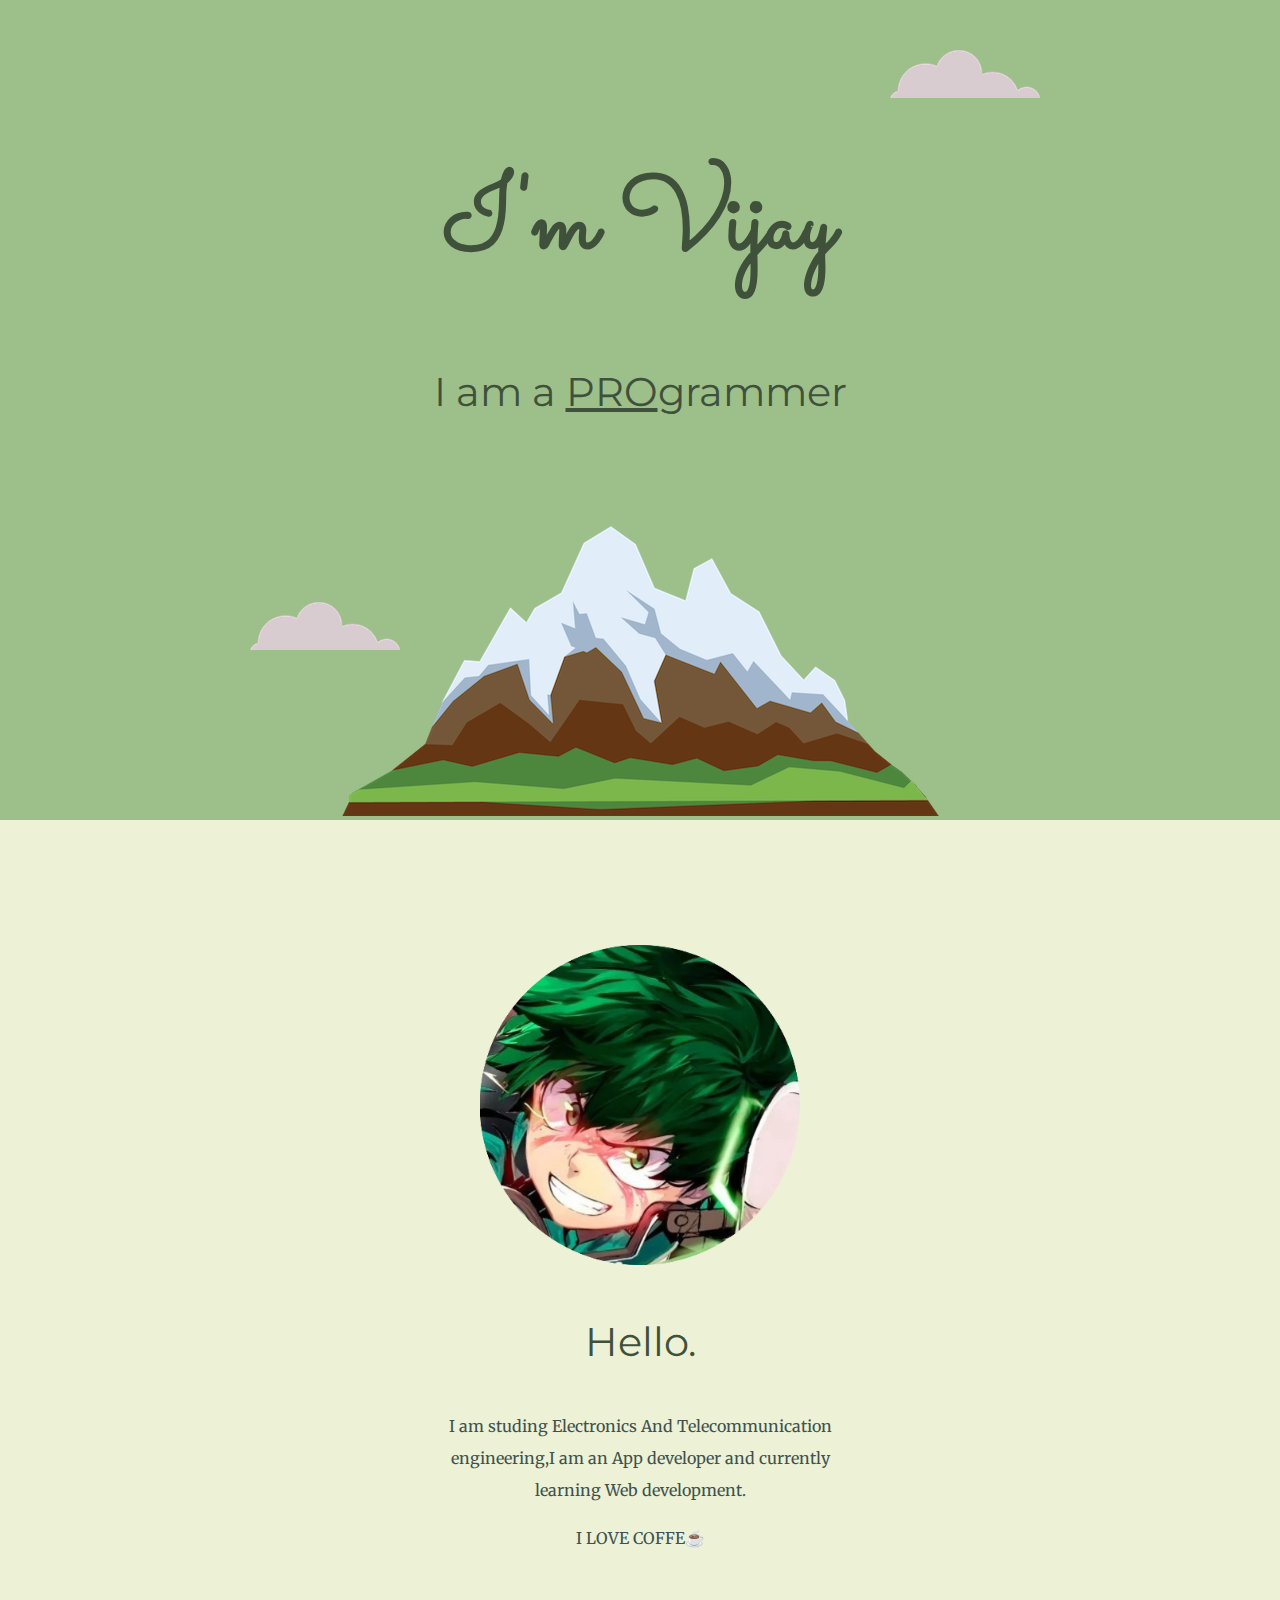
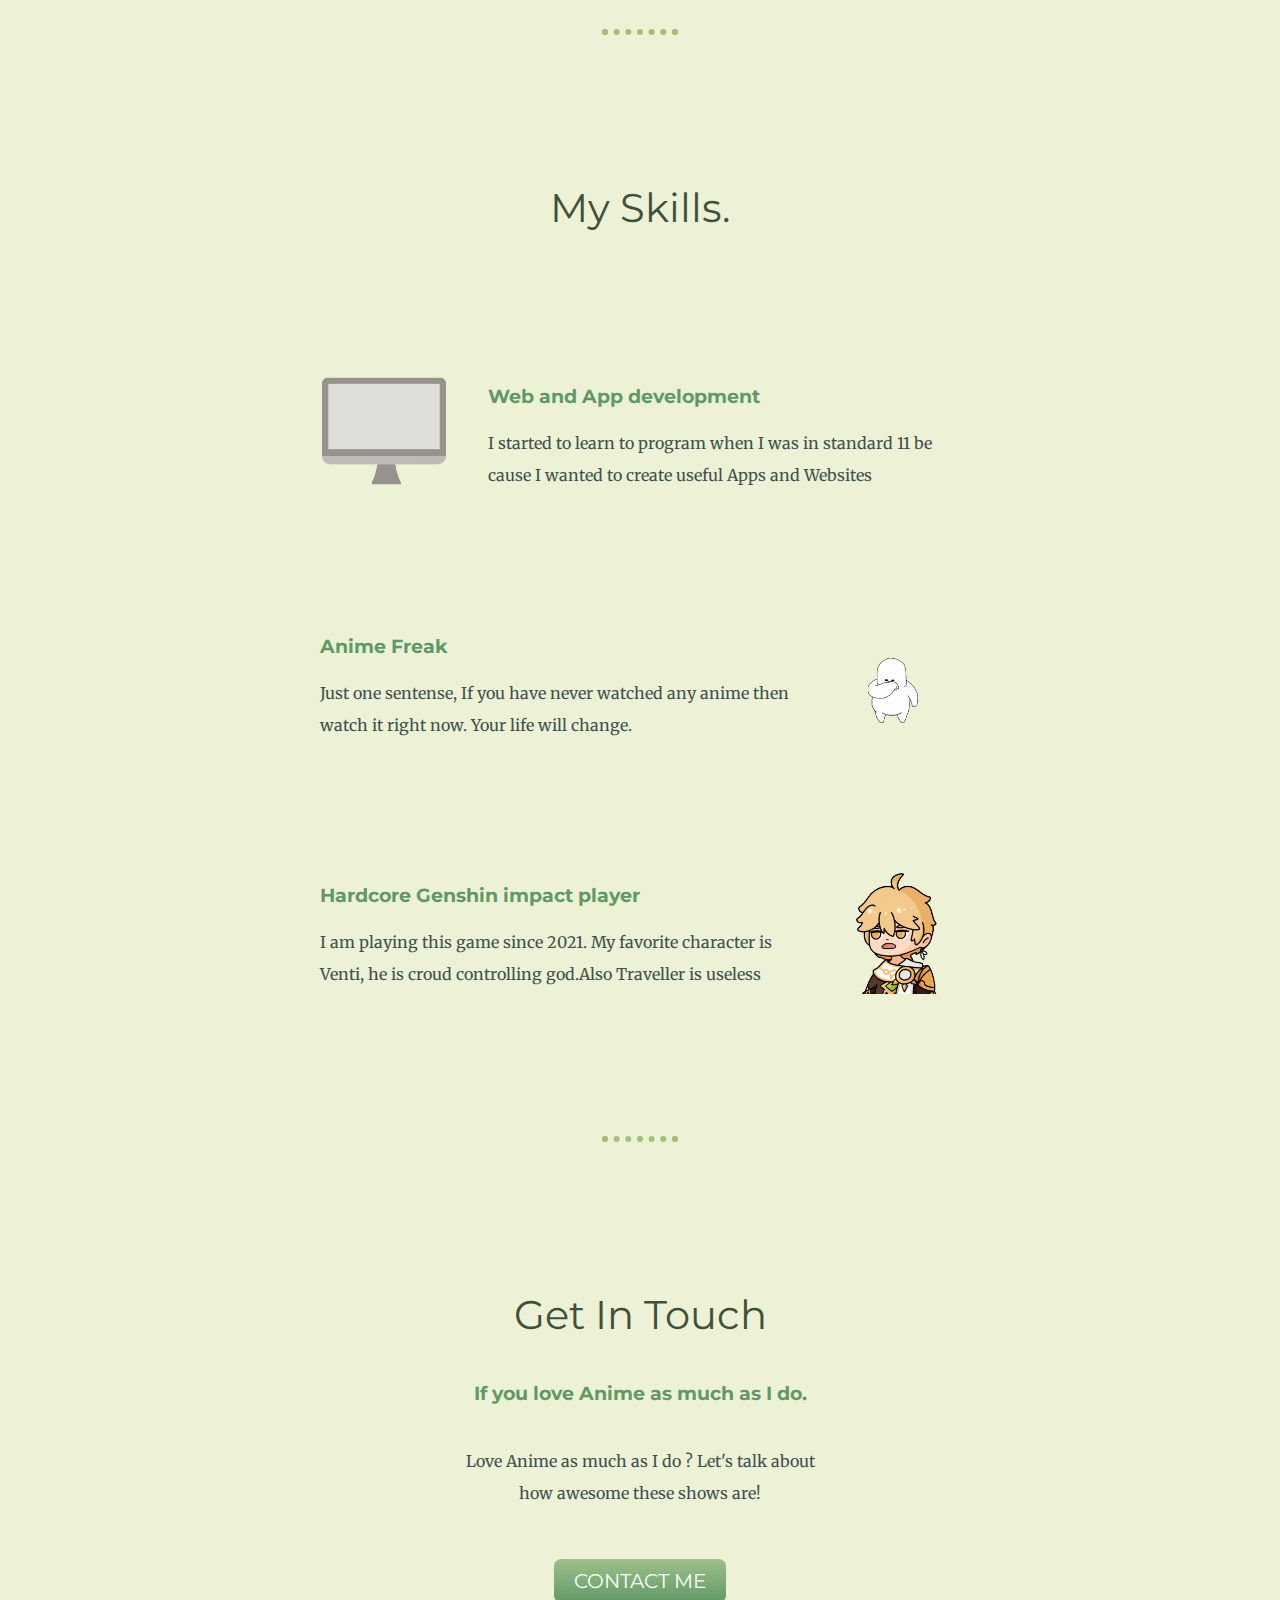
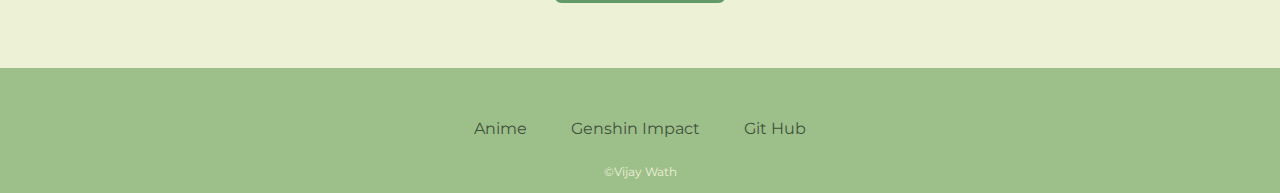
==== index.html @ 7249d496 "Add files via upload" ====
<!DOCTYPE html>
<html lang="en">
  <head>
    <meta charset="UTF-8" />
    <title>MySite</title>
    <link rel="stylesheet" href="css/Styles.css" />
    <link rel="icon" href="favicon.ico" />
    <link rel="preconnect" href="https://fonts.googleapis.com" />
    <link rel="preconnect" href="https://fonts.gstatic.com" crossorigin />
    <link
      href="https://fonts.googleapis.com/css2?family=Merriweather&family=Montserrat&family=Sacramento&display=swap"
      rel="stylesheet"
    />
  </head>
  <body>
    <div class="main">
      <img class="top-cloud" src="images/cloud.png" alt="" />

      <h1>I'm Vijay</h1>
      <h2>I am a <span class="pro">PRO</span>grammer</h2>

      <img class="bottom-cloud" src="images/cloud.png" alt="" />
      <img src="images/mountain.png" alt="" />
    </div>

    <div class="middle-container">
      <div class="profile">
        <img
          class="profile-photo"
          src="images/midoriya.png"
          alt="profile photo"
        />
        <h2>Hello.</h2>
        <p class="intro">
          I am studing Electronics And Telecommunication engineering,I am an App
          developer and currently learning Web development.
        </p>
        <p>I LOVE COFFE☕</p>
      </div>
      <hr />
      <div class="skills">
        <h2>My Skills.</h2>
        <div class="skill-row">
          <img class="computer" src="images/computer.gif" alt="" />
          <h3>Web and App development</h3>
          <p>
            I started to learn to program when I was in standard 11 be cause I
            wanted to create useful Apps and Websites
          </p>
        </div>
        <div class="skill-row">
          <img class="eren" src="images/giphy.gif" alt="" />
          <h3>Anime Freak</h3>
          <p>
            Just one sentense, If you have never watched any anime then watch it right now. Your life will change.
          </p>
        </div>
        <div class="skill-row">
          <img class="genshin" src="images/genshin.gif" alt="" />
          <h3>Hardcore Genshin impact player</h3>
          <p>
            I am playing this game since 2021. My favorite character is Venti,
            he is croud controlling god.Also Traveller is useless
          </p>
        </div>
      </div>
      <div class="space"></div>
      <hr>
      <div class="contact-me">
        <h2>Get In Touch</h2>
        <h3>If you love Anime as much as I do.</h3>
        <p class="contact-message">Love Anime as much as I do ? Let's talk about how awesome these shows are!</p>
        <a class="btn" href="contact-me.html">CONTACT ME</a>
      </div>
    </div>

    <div class="bottom-container">
      <a class="footer-link" href="https://myanimelist.net/">Anime</a>
      <a class="footer-link" href="https://genshin.hoyoverse.com/">Genshin Impact</a>
      <a class="footer-link" href="https://github.com/">Git Hub</a>
      <p><a class="copyright" href="https://www.termsfeed.com/blog/sample-copyright-notices/">©Vijay Wath</a></p>
    </div>
  </body>
</html>
---- css/Styles.css ----
body{
    color: #40514E;
    background-color: #EDF1D6;
    margin: 0px;
    text-align: center;
    font-family: 'Merriweather', serif;

}
p{
    line-height: 2;
}
h1{
    margin: 50px;
    color: #40513B;
    font-family: 'Sacramento', cursive;
    font-size:6.5rem;

}
h2{
    font-family: 'Montserrat', sans-serif;
    font-size: 2.5rem;
    font-weight: normal;
    color: #40513B;
    padding-bottom: 10px;
    padding-top: 15px;
}
h3{
    color: #609966;
    font-family: 'Montserrat', sans-serif;
}

hr{
    border: dotted #A4BE7B 6px;
    border-bottom: none;
    width: 5%;
    margin: 75px auto;
}
a{
    color: #40513B;
    font-family: 'Montserrat', sans-serif;
    margin :10px 20px;
    text-decoration: none;
}
label{
    color:#40514E ;
    font-size: 20px;
    margin-right:20px 
}
div{
    padding-top: 25px;
  
}




.footer-link:hover{
    color: #609966;
    padding: 20px 0;
}



.contact-message{
    margin: auto;
    width: 30%;
    margin-top: 40px;
    margin-bottom: 60px;
}
.main{
    padding-top: 100px;
    background-color: #9DC08B;
    margin: 10 px;
}
.pro{
    text-decoration: underline;
}
.space{
    height: 30px;
}
.middle-container{
  padding-top: 100px;
    
}
.bottom-container{
   margin-top: 75px;
   padding: 50px;
    
   height: 25px;
   background-color: #9DC08B;
    
}
.profile-photo{
   width: 25%;
    
}
.copyright{
    color: #EDF1D6;
    font-size: 0.75rem;
}
.skill-row{
    width: 50%;
    margin: auto;
    margin-top: 100px;
    text-align: left;
}

.bottom-cloud{
position: absolute;

left:250px;
bottom: 250px;

}
.top-cloud{
    position:absolute;
    right: 240px;
    top:50px;
}
.eren{
    width: 20%;
    float: right;
    margin-left: 40px;
   
}
.computer{
    width: 20%;
    float: left;
    margin-right: 40px;
}
.genshin{
    width: 20%;
    float:right;
    margin-left: 40px;
}
.intro{
    width: 30%;
    margin: auto;
}
.btn {
    background: #9DC08B;
    background-image: -webkit-linear-gradient(top, #9DC08B, #609966);
    background-image: -moz-linear-gradient(top, #9DC08B, #609966);
    background-image: -ms-linear-gradient(top, #9DC08B, #609966);
    background-image: -o-linear-gradient(top, #9DC08B, #609966);
    background-image: linear-gradient(to bottom, #9DC08B, #609966);
    -webkit-border-radius: 8;
    -moz-border-radius: 8;
    border-radius: 8px;
    font-family: 'Montserrat', sans-serif;
    color: #ffffff;
    font-size: 20px;
    padding: 10px 20px 10px 20px;
    text-decoration: none;
  }
  
  .btn:hover {
    background: #C7F2A4;
    text-decoration: none;
  }

  .submit {
    background: #9DC08B;
    background-image: -webkit-linear-gradient(top, #9DC08B, #609966);
    background-image: -moz-linear-gradient(top, #9DC08B, #609966);
    background-image: -ms-linear-gradient(top, #9DC08B, #609966);
    background-image: -o-linear-gradient(top, #9DC08B, #609966);
    background-image: linear-gradient(to bottom, #9DC08B, #609966);
    -webkit-border-radius: 8;
    -moz-border-radius: 8;
    border-radius: 8px;
    font-family: 'Montserrat', sans-serif;
    color: #ffffff;
    font-size: 20px;
    padding: 10px 20px 10px 20px;
    text-decoration: none;
  }
  
  .submit:hover {
    background: #C7F2A4;
    text-decoration: none;
  }
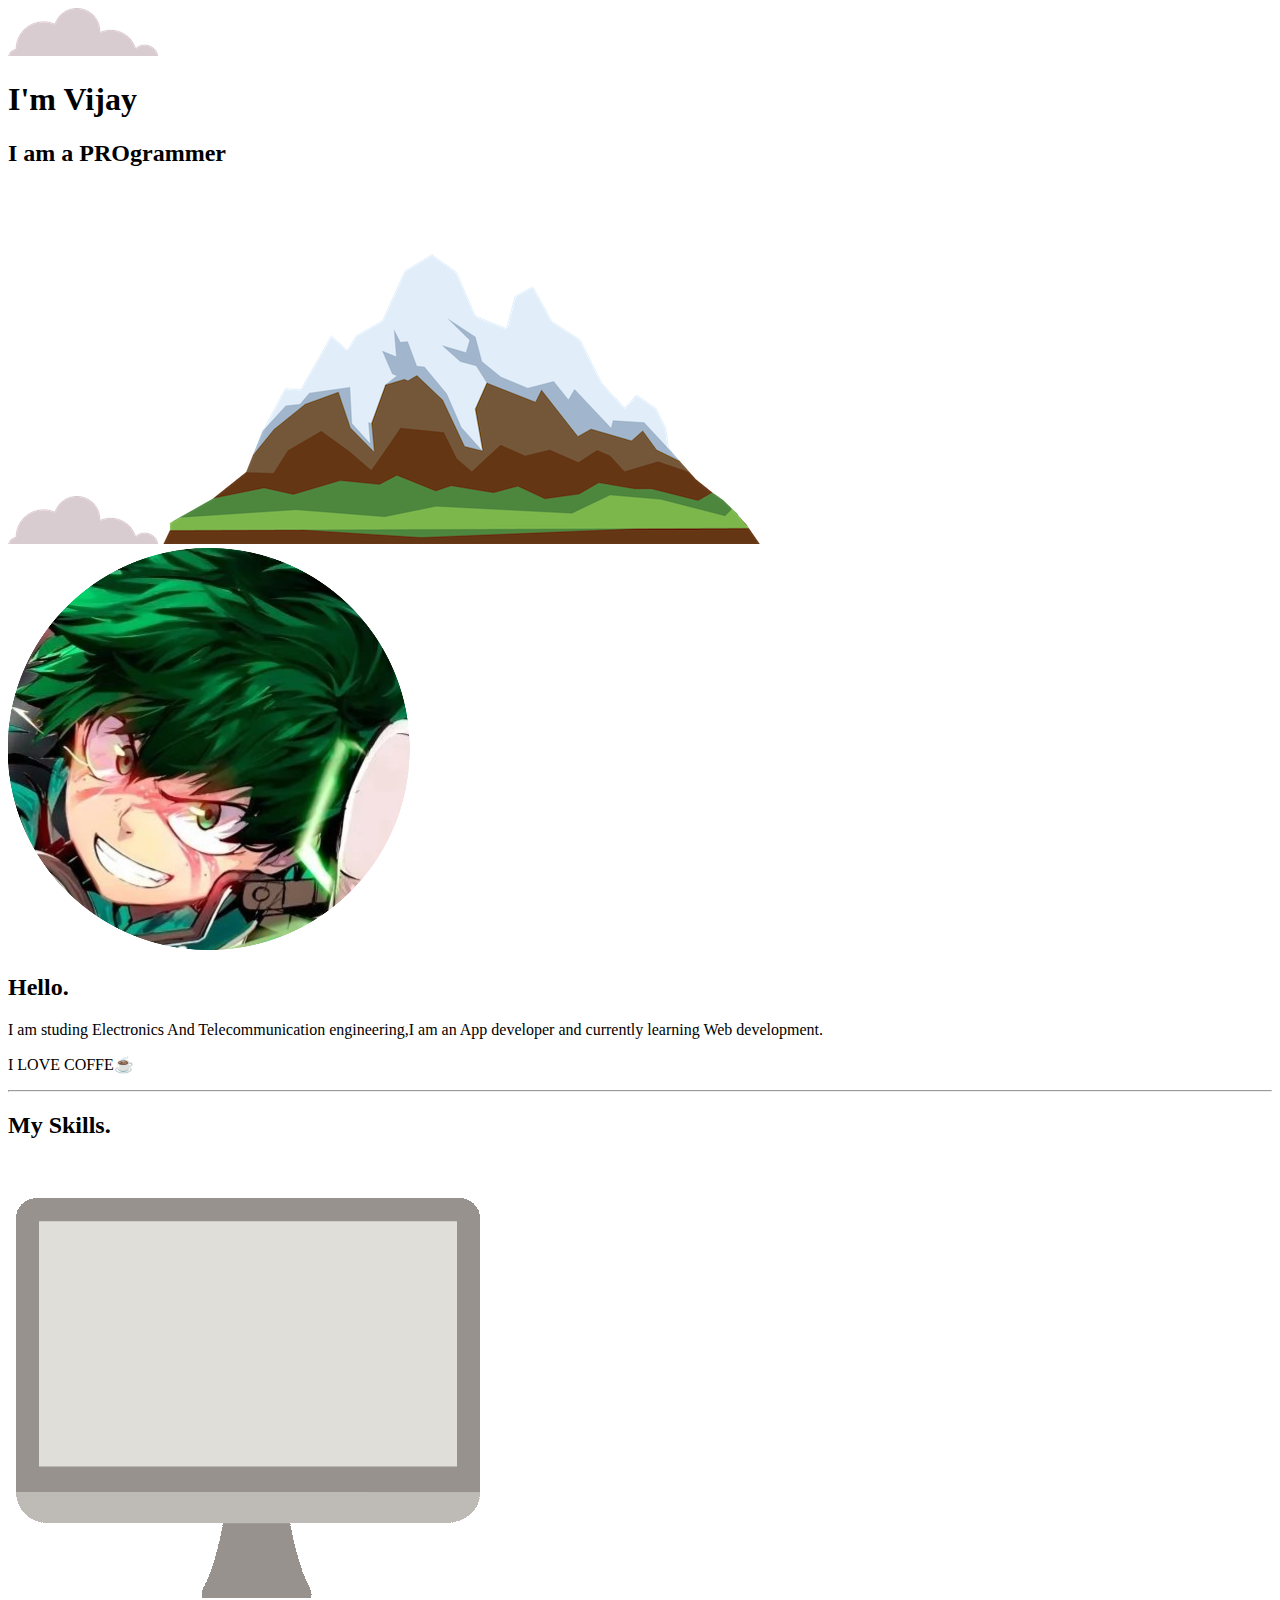
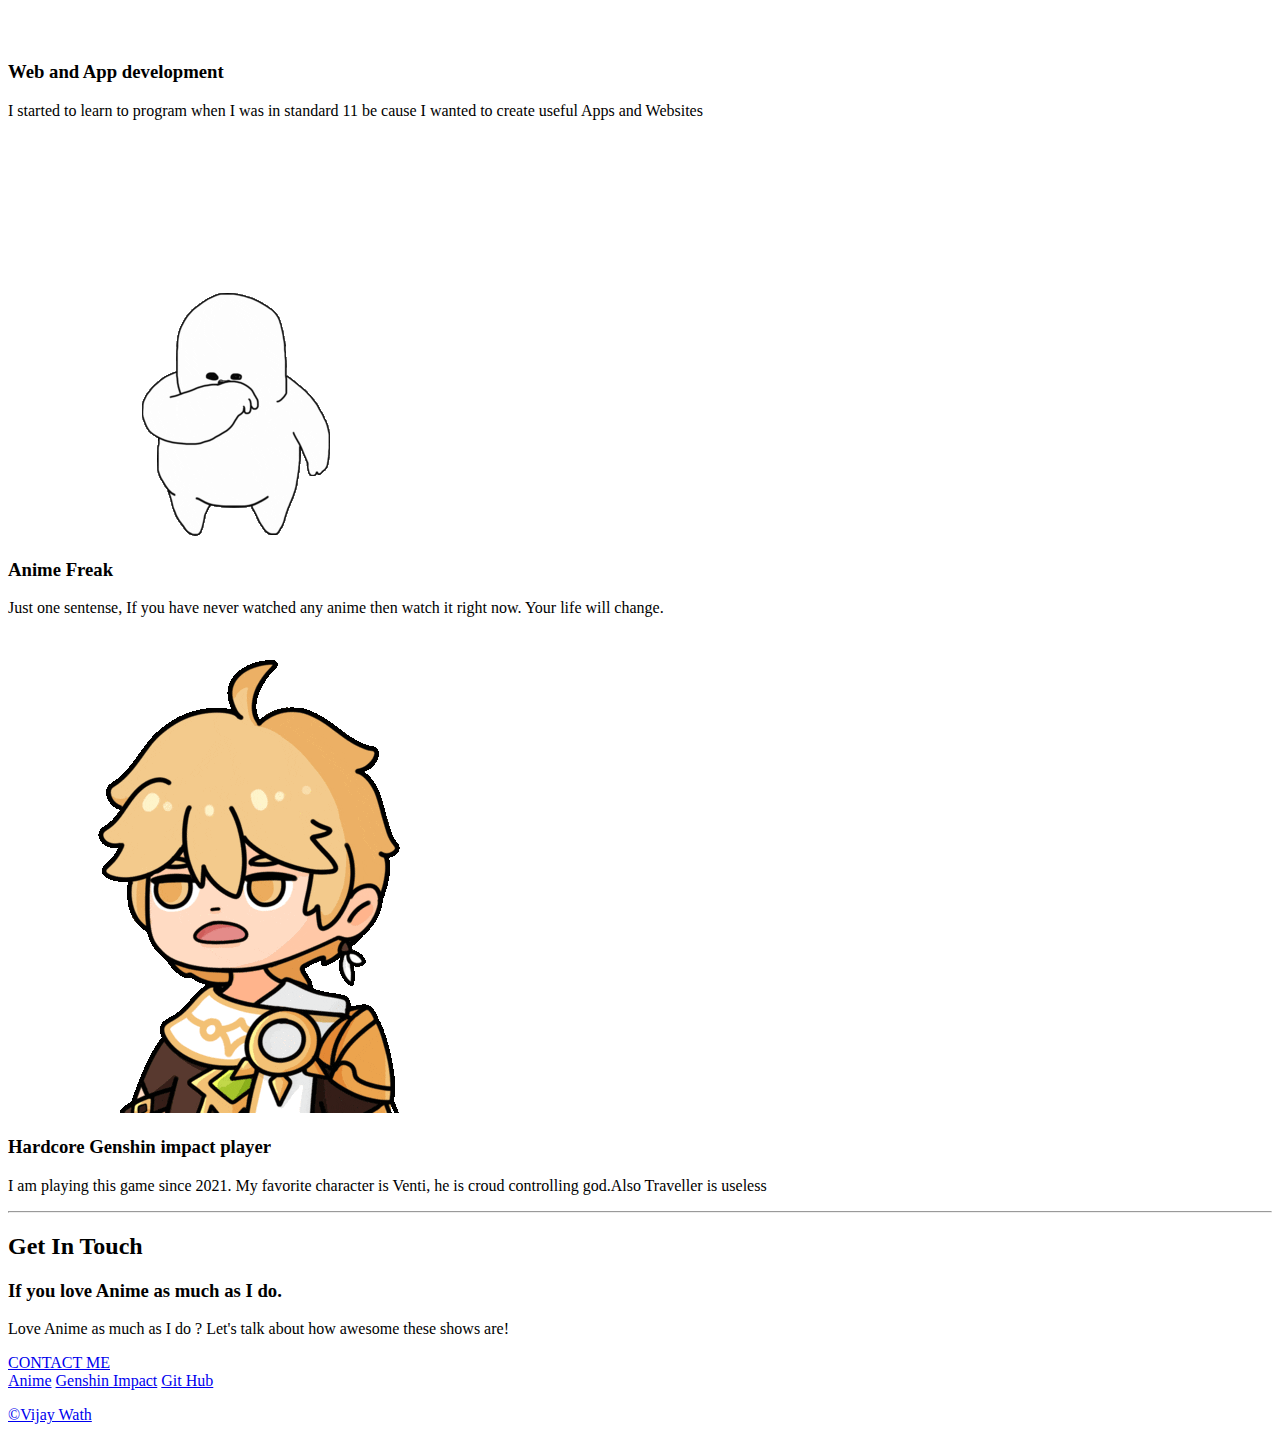
==== commit ef68e91a: "Update index.html" ====
--- a/index.html
+++ b/index.html
@@ -3,7 +3,7 @@
   <head>
     <meta charset="UTF-8" />
     <title>MySite</title>
-    <link rel="stylesheet" href="css/Styles.css" />
+    <link rel="stylesheet" href="Styles.css" />
     <link rel="icon" href="favicon.ico" />
     <link rel="preconnect" href="https://fonts.googleapis.com" />
     <link rel="preconnect" href="https://fonts.gstatic.com" crossorigin />
